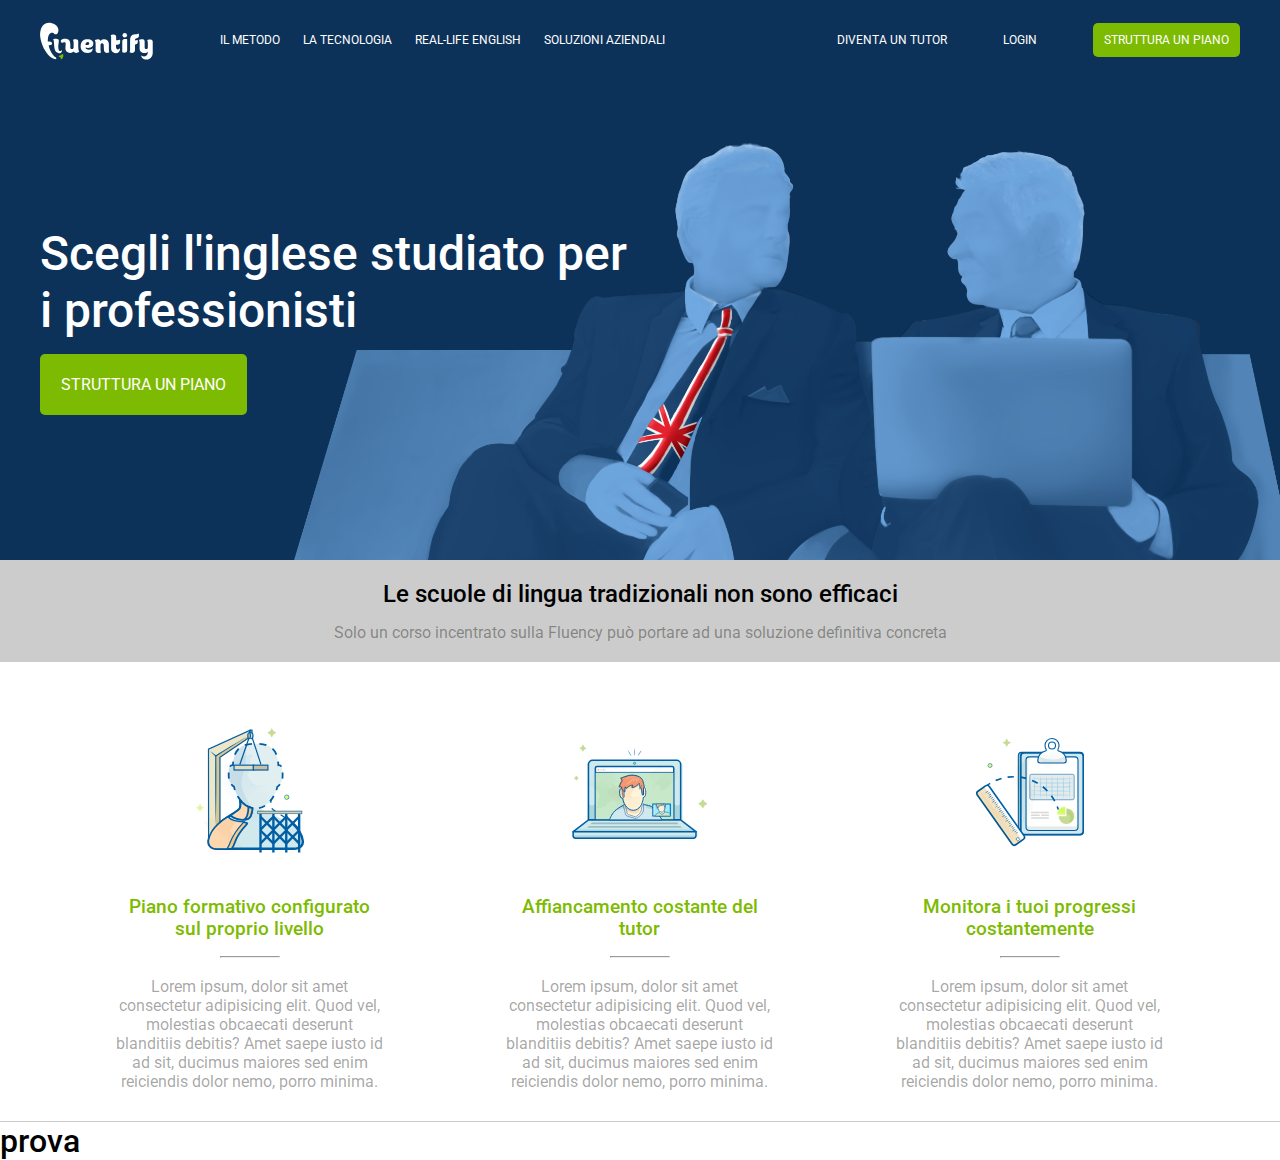
==== index.html @ a5e1b681 "correct error" ====
<!DOCTYPE html>
<html lang="en">
<head>
    <meta charset="UTF-8">
    <meta http-equiv="X-UA-Compatible" content="IE=edge">
    <meta name="viewport" content="width=device-width, initial-scale=1.0">
    <!-- CSS STYLE -->
    <link rel="stylesheet" href="main.css">
    <!-- FONT STYLE -->
    <link rel="preconnect" href="https://fonts.gstatic.com">
    <link href="https://fonts.googleapis.com/css2?family=Roboto:wght@400;500&display=swap" rel="stylesheet">
    <title>Fluentify</title>
</head>
<body>

    <!-- MAIN HEADER -->
    <header class="main-header">
        <div class="Container Clearfix">

            <!-- LOGO LEFT-->
            <div class="Logo Float-left">
                <img src="./img/logo.svg" alt="Logo Fluentify">
            </div>


            <!-- NAV CENTER -->
            <div class="nav-center Float-left">
                <nav>
                    <ul class="menu-inline">
                        <li><a href="">il metodo</a></li>
                        <li><a href="">la tecnologia</a></li>
                        <li><a href="">real-life english</a></li>
                        <li><a href="">soluzioni aziendali</a></li>
                    </ul>
                </nav>
            </div>


            <!-- NAV RIGHT -->
            <div class="nav-right Float-left">
                <nav>
                    <ul class="menu-inline">
                        <li><a href="">diventa un tutor</a></li>
                        <li><a class="buttons" href="">login</a></li>
                        <li><a class="buttons buttons-green" href="">struttura un piano</a></li>
                    </ul>
                </nav>
            </div>
        </div>
    </header>


    <!-- MAIN-CONTENT -->
    <main>
        <!-- JUMBOTRON/HERO TOP -->
        <section class="Jumbotron">
            <div class="Container">
                <div class="Jumbotron-text w-50">
                    <h1>Scegli l'inglese studiato per i professionisti</h1>
                    <a class="buttons buttons-green big-buttons" href="">struttura un piano</a>
                </div>
            </div>
        </section>


        <!-- JUMBOTRON BOTTOM -->
        <section class="Jumbotron-bottom">
            <h2>Le scuole di lingua tradizionali non sono efficaci</h2>
            <p>Solo un corso incentrato sulla Fluency può portare ad una soluzione definitiva concreta</p>
        </section>



        <!-- CENTER ARTICLE -->
        <section class="center-article">
            <div class="Container Clearfix">
                <!-- Colonna 1 -->
                <div class="col Float-left">
                    <img src="./img/profile.svg" alt="Profile">
                    <h3>Piano formativo configurato sul proprio livello</h3>
                    <hr>
                    <p>Lorem ipsum, dolor sit amet consectetur adipisicing elit. Quod vel, molestias obcaecati deserunt blanditiis debitis? Amet saepe iusto id ad sit, ducimus maiores sed enim reiciendis dolor nemo, porro minima.</p>
                </div>


                <!-- Colonna 2 -->
                <div class="col due Float-left">
                    <img src="./img/computer.svg" alt="Computer">
                    <h3>Affiancamento costante del tutor</h3>
                    <hr>
                    <p>Lorem ipsum, dolor sit amet consectetur adipisicing elit. Quod vel, molestias obcaecati deserunt blanditiis debitis?
                        Amet saepe iusto id ad sit, ducimus maiores sed enim reiciendis dolor nemo, porro minima.</p>


                </div>


                <!-- Colonna 3 -->
                <div class="col Float-left">
                    <img src="./img/doc.svg" alt="Docs">
                    <h3>Monitora i tuoi progressi costantemente</h3>
                    <hr>
                    <p>Lorem ipsum, dolor sit amet consectetur adipisicing elit. Quod vel, molestias obcaecati deserunt blanditiis debitis?
                        Amet saepe iusto id ad sit, ducimus maiores sed enim reiciendis dolor nemo, porro minima.</p>


                </div>
            </div>
        </section>

        <h1>prova</h1>


    
    </main>



    
</body>
</html>
---- main.css ----
/* GENERAL */

*{
    margin: 0;
    padding: 0;
    box-sizing: border-box;
}

body{
    font-family: 'Roboto', sans-serif;
    font-size: 16px;
}

h1,
h2,
h3,
h4,
h5,
h6{
    font-weight: 500;
}

a{
    text-decoration: none;
    text-transform: uppercase;
}



/* UTILITIES (classi di riutilizzo) */

/* Layout */

.Container{
    width: 1200px;
    margin: 0 auto;
}


.Clearfix::after{
    content: "";
    display: table;
    clear: both;

}

.Float-left{
    float: left;
}

.w-50{
    width: 50%;
}


/* Menù */

.menu-inline li{
    display: inline-block;
    list-style: none;
    margin-right: 20px;
}

.menu-inline li:last-child{
    margin-right: 0;
}


/* Buttons */

.buttons{
    display: inline-block;
    min-width: 100px;
    padding: 10px;
    text-align: center;
    color: #fff;
    border-radius: 5px;

}

.buttons.buttons-green{
    background-color: #7cbb01;
    border: 1px solid transparent;
}

.buttons.big-buttons{
    padding: 20px;
}








/* MAIN HEADER */

.main-header{
    font-size: 12px;
    line-height: 80px;
    text-transform: uppercase;
    background-color: #0d325a;
}


.main-header a{
    color: #fff;
    text-decoration: none;
}


.main-header .Logo{
    width: 15%;

}

.main-header .Logo img{
    vertical-align: middle;
}


.main-header .nav-center{
    width: 45%;
}



.main-header .nav-right{
    width: 40%;
    text-align: right;
}


.main-header a.buttons{
    line-height: 1;
    /* Uso 100% così fa riferimento alla dimensione del font di 12px */
    /* Inoltre vado ad eliminare la line-height precedentemente impostata di 80px, cosi posso aggiungere padding */
}

.main-header a:not(.buttons):hover{
    text-decoration: underline;
}

.main-header .buttons:not(.buttons-green):hover{
    border: 1px solid #fff;
}


/* MAIN CONTENT */

/* HERO */

/* Hero Top */

.Jumbotron{
    height: 480px;
    background-color: #0d325a;
    background-image: url(./img/background-header.png);
    background-size: 1000px;
    /* Ridimensioni img per poterla utilizzare nel migliore dei modi */
    background-repeat: no-repeat;
    background-position:105% 100%;
    /* Utilizzo spostamento in percentuali maggiori cosi posso spostarla al di fuori*/

}

.Jumbotron .Container{
    position: relative;
    height: 100%;

}

.Jumbotron .Jumbotron-text{
    position: absolute;
    top: 50%;
    left: 0;
    transform: translate(0, -50%);
}

.Jumbotron .Jumbotron-text h1{
    color: #fff;
    font-size: 48px;
    margin-bottom: 15px;
}

.Jumbotron .Jumbotron-text h1:hover{
    text-decoration: underline;
    text-shadow: 1px 1px #b51118;
    cursor: pointer;
}


/* Hero Bottom */

.Jumbotron-bottom{
    text-align: center;
    padding: 20px;
    background-color: #ccc;
}

.Jumbotron-bottom h2{
    margin-bottom: 15px;
}

.Jumbotron-bottom p{
    color: #0000005c;
}


/* CENTER ARTICLE */

section.center-article{
    border-bottom: 1px solid #ccc;
}

.center-article .Container{
    padding: 15px;
    text-align: center;
}

.col{
    width: calc(100% / 3 - 120px);
    margin: 15px 60px;
}

.col img{
    width: 40%;
    height: 200px;
}
.col.due img{
    width: 50%;
    height: 200px;
}

.col h3{
    color: #7cbb01;
    height: 45px;
    margin-bottom: 15px;
}

.col p{
    color: #0000005c;
}

.col hr{
    display: inline-block;
    width: 60px;
    margin-bottom: 15px;
    text-align: center;
background-color: red;
}
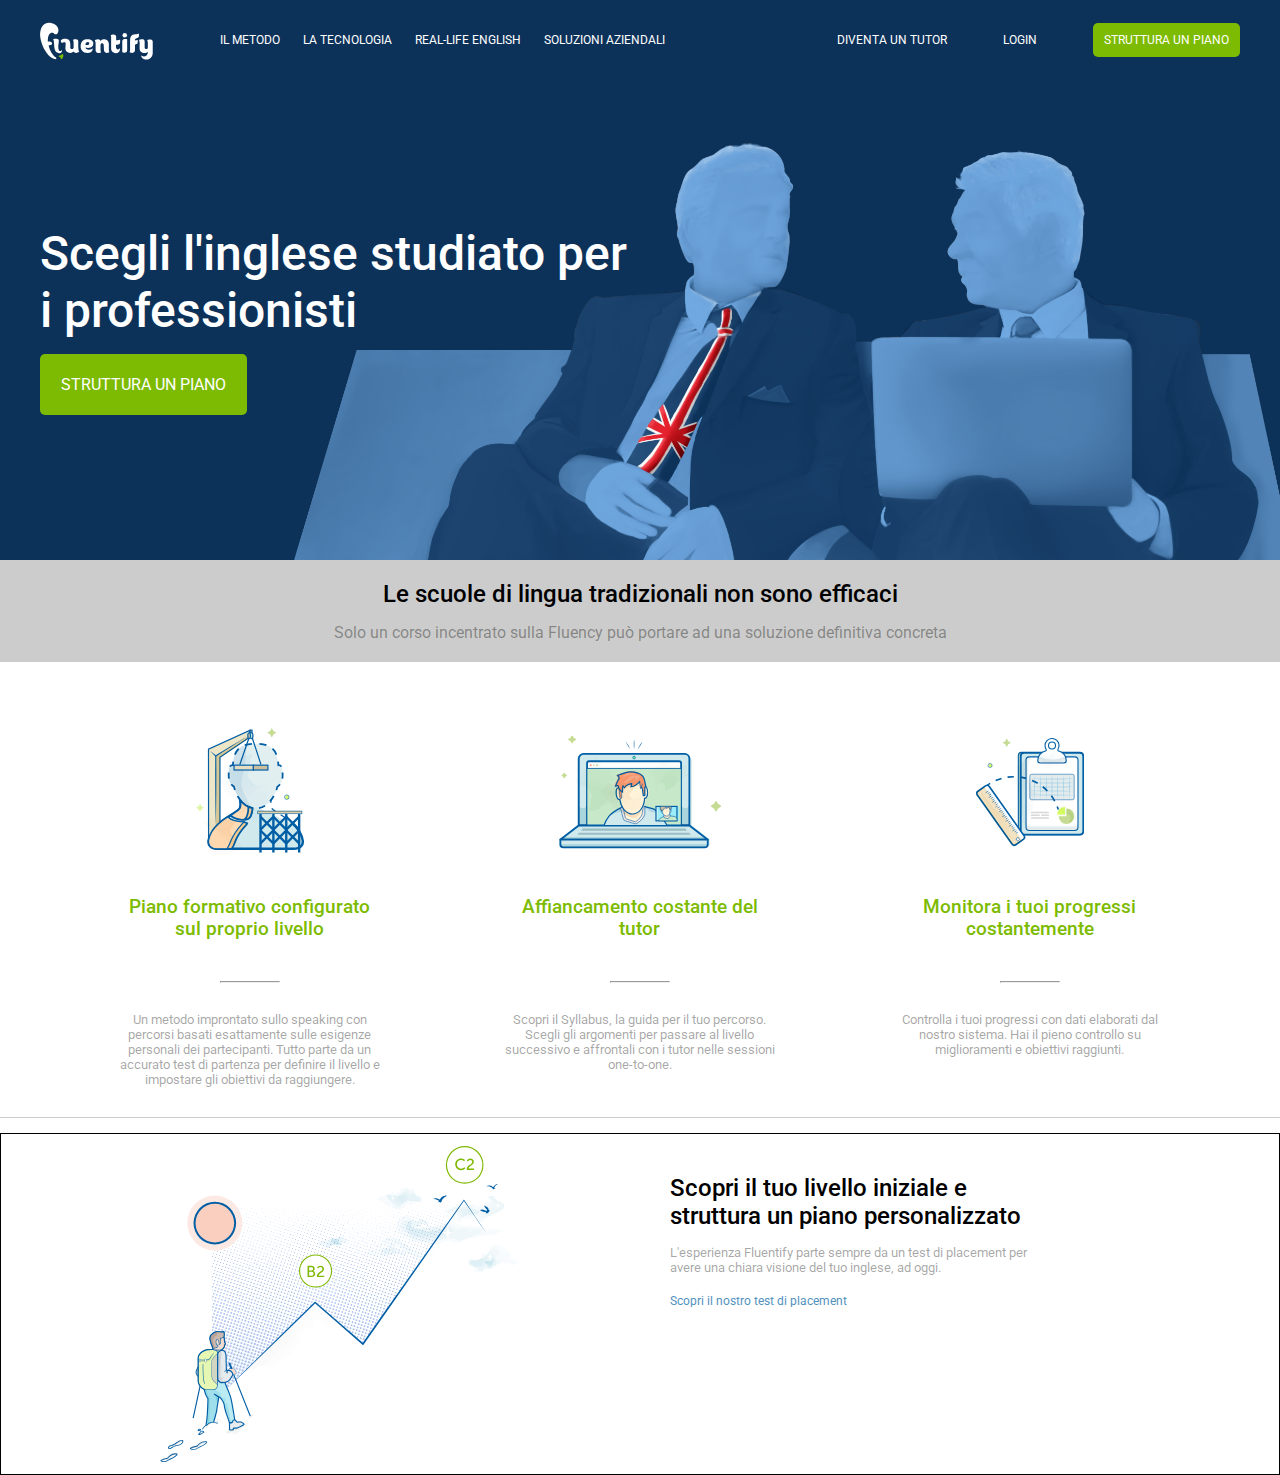
==== commit 22704d05: "main center finished" ====
--- a/index.html
+++ b/index.html
@@ -79,7 +79,7 @@
                     <img src="./img/profile.svg" alt="Profile">
                     <h3>Piano formativo configurato sul proprio livello</h3>
                     <hr>
-                    <p>Lorem ipsum, dolor sit amet consectetur adipisicing elit. Quod vel, molestias obcaecati deserunt blanditiis debitis? Amet saepe iusto id ad sit, ducimus maiores sed enim reiciendis dolor nemo, porro minima.</p>
+                    <p>Un metodo improntato sullo speaking con percorsi basati esattamente sulle esigenze personali dei partecipanti. Tutto parte da un accurato test di partenza per definire il livello e impostare gli obiettivi da raggiungere.</p>
                 </div>
 
 
@@ -88,8 +88,7 @@
                     <img src="./img/computer.svg" alt="Computer">
                     <h3>Affiancamento costante del tutor</h3>
                     <hr>
-                    <p>Lorem ipsum, dolor sit amet consectetur adipisicing elit. Quod vel, molestias obcaecati deserunt blanditiis debitis?
-                        Amet saepe iusto id ad sit, ducimus maiores sed enim reiciendis dolor nemo, porro minima.</p>
+                    <p>Scopri il Syllabus, la guida per il tuo percorso. Scegli gli argomenti per passare al livello successivo e affrontali con i tutor nelle sessioni one-to-one.</p>
 
 
                 </div>
@@ -100,18 +99,40 @@
                     <img src="./img/doc.svg" alt="Docs">
                     <h3>Monitora i tuoi progressi costantemente</h3>
                     <hr>
-                    <p>Lorem ipsum, dolor sit amet consectetur adipisicing elit. Quod vel, molestias obcaecati deserunt blanditiis debitis?
-                        Amet saepe iusto id ad sit, ducimus maiores sed enim reiciendis dolor nemo, porro minima.</p>
-
-
+                    <p>Controlla i tuoi progressi con dati elaborati dal nostro sistema. Hai il pieno controllo su miglioramenti e obiettivi raggiunti.</p>
                 </div>
             </div>
         </section>
 
-        <h1>prova</h1>
+        <!-- GRAFICO E INTERESSI -->
+        <section class="Graph-int">
+            <div class="Container Clearfix">
+                <!-- IMG LEFT -->
+                <div class="Grafico Float-left w-50">
+                    <img src="./img/mountain.svg" alt="Grafico">
+                </div>
 
 
-    
+
+                
+                <!-- INTERESSI -->
+                <div class="Interessi Float-left w-50">
+                    <div class="text-description">
+                        <h2>Scopri il tuo livello iniziale e struttura un piano personalizzato</h2>
+                        <p>L'esperienza Fluentify parte sempre da un test di placement per avere una chiara visione del tuo inglese, ad oggi.</p>
+                        <a href="">Scopri il nostro test di placement</a>
+
+                    </div>
+                </div>
+            </div>
+        </section>
+
+
+        <!-- MAIN BOTTOM -->
+
+
+
+
     </main>
 
 
--- a/main.css
+++ b/main.css
@@ -212,6 +212,7 @@
 
 section.center-article{
     border-bottom: 1px solid #ccc;
+    margin-bottom: 15px;
 }
 
 .center-article .Container{
@@ -229,31 +230,84 @@
     height: 200px;
 }
 .col.due img{
-    width: 50%;
+    width: 60%;
     height: 200px;
 }
 
 .col h3{
     color: #7cbb01;
     height: 45px;
-    margin-bottom: 15px;
 }
 
 .col p{
     color: #0000005c;
+    font-size: 13px;
 }
 
 .col hr{
     display: inline-block;
     width: 60px;
-    margin-bottom: 15px;
+    margin: 40px 0 25px;
     text-align: center;
-background-color: red;
-}
-
-
-
-
-
-
-
+    background-color: #ccc;
+}
+
+
+/* GRAFICO E INTERESSI */
+.Graph-int{
+    padding: 20px;
+    border: 1px solid black;
+
+}
+
+.Container .Grafico{
+    position: relative;
+    height: 300px;
+}
+
+.Container .Grafico img{
+    position: absolute;
+    top: 50%;
+    left: 50%;
+    transform: translate(-50%, -50%);
+    width: 60%;
+}
+
+
+.Container .Interessi{
+    padding: 20px 30px;
+    height: 300px;
+}
+
+.Interessi .text-description{
+    width: 70%;
+}
+
+.Interessi .text-description p{
+    margin: 15px 0;
+    font-size: 13px;
+    color:#0000005c;
+}
+
+.Interessi .text-description a{
+    font-size: 12px;
+    color: #5192c0;
+    text-transform: none;
+}
+
+.Interessi .text-description a:hover{
+    text-decoration: underline;
+}
+
+
+
+
+
+
+
+
+
+
+
+
+
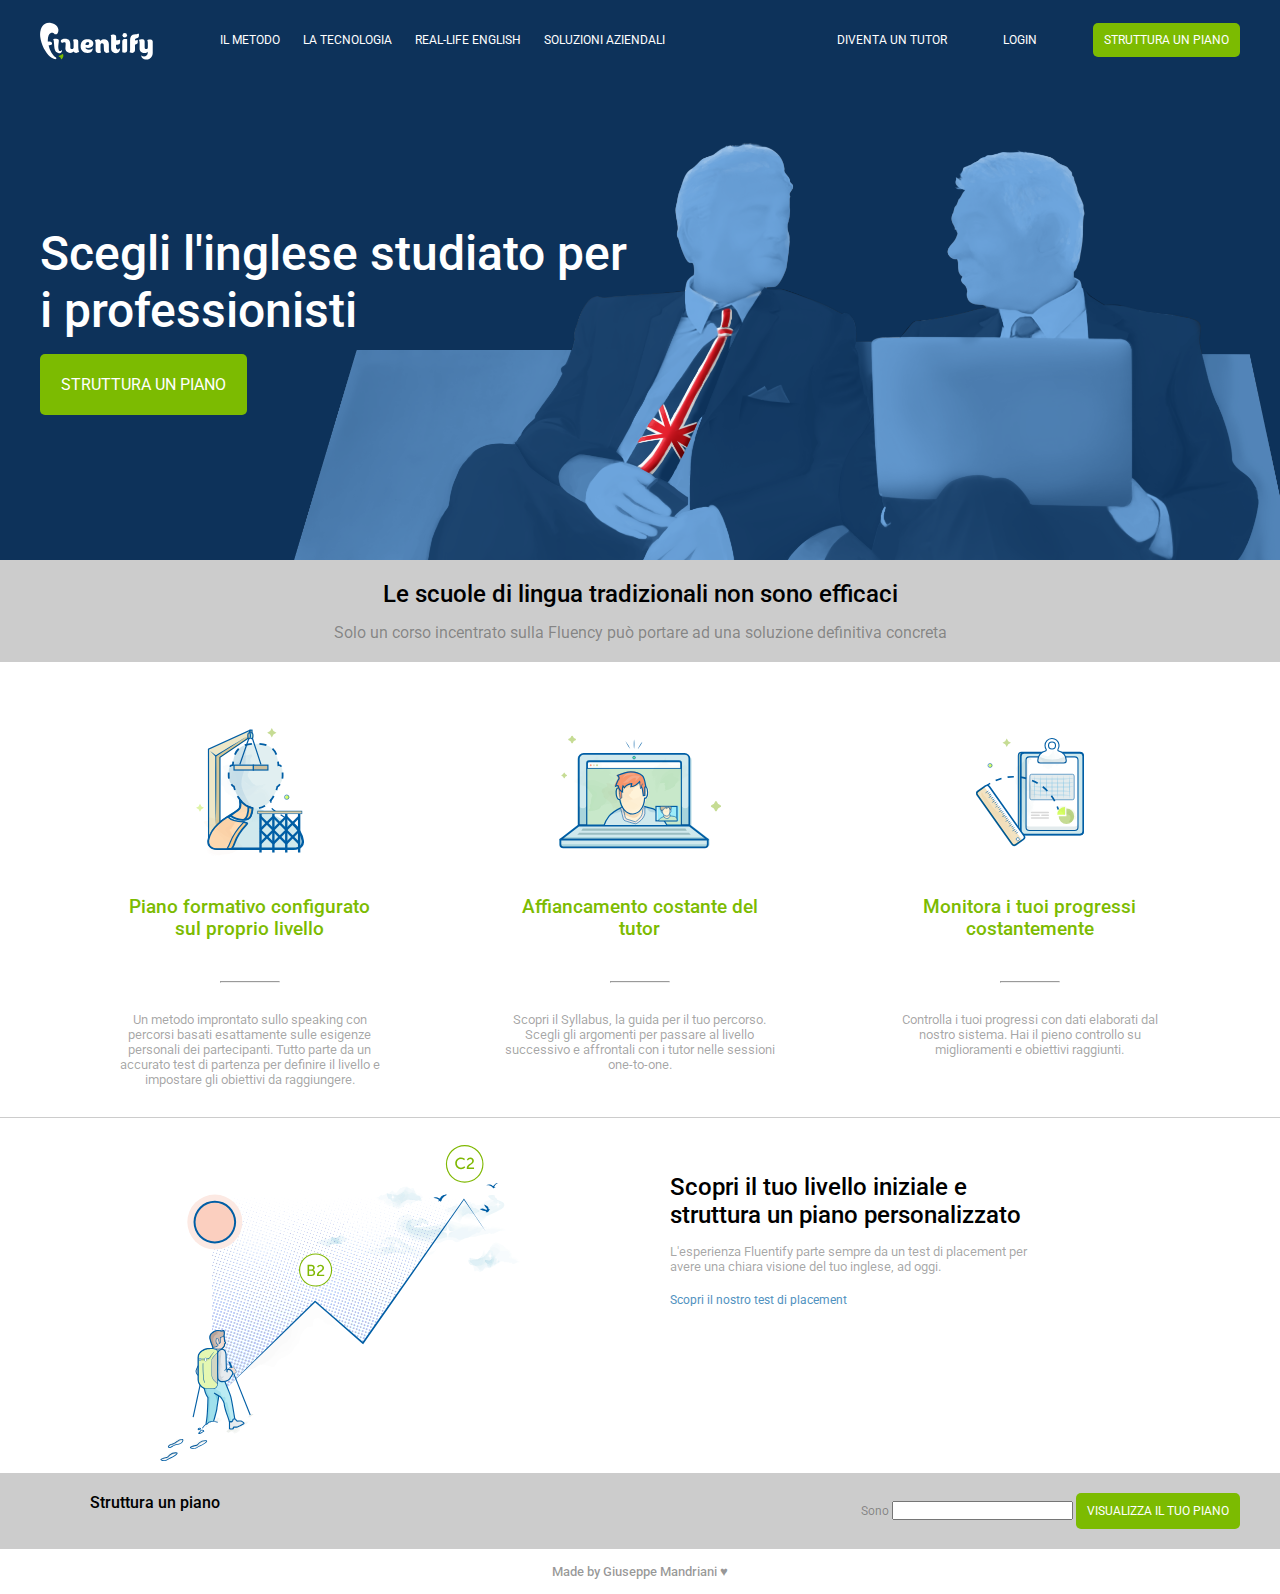
==== commit efaa4352: "add main bottom" ====
--- a/index.html
+++ b/index.html
@@ -129,11 +129,29 @@
 
 
         <!-- MAIN BOTTOM -->
+        <section class="main-bottom">
+            <div class="Container Clearfix">
+                <!-- LEFT -->
+                <div class=" Piano Float-left">
+                    <h3>Struttura un piano</h3>
+                </div>
 
 
 
+                <!-- RIGHT -->
+               <div class=" Info Float-left">
+                   <span>Sono</span>
+                   <input type="select">
+                   <a class="buttons buttons-green" href="">visualizza il tuo piano</a>
+               </div>
+            </div>
+        </section>
+    </main>
 
-    </main>
+    <!-- FOOTER -->
+    <footer>
+        <h5>Made by Giuseppe Mandriani &hearts;</h5>
+    </footer>
 
 
 
--- a/main.css
+++ b/main.css
@@ -256,8 +256,6 @@
 /* GRAFICO E INTERESSI */
 .Graph-int{
     padding: 20px;
-    border: 1px solid black;
-
 }
 
 .Container .Grafico{
@@ -299,15 +297,49 @@
     text-decoration: underline;
 }
 
-
-
-
-
-
-
-
-
-
-
-
-
+/* MAIN-BOTTOM */
+
+.main-bottom{
+    background-color: #ccc;
+    padding: 20px;
+
+}
+
+.main-bottom .Piano{
+    width: 50%;
+    padding-left: 50px;
+}
+
+.main-bottom .Piano h3{
+    font-size: 1em;
+}
+
+.main-bottom .Info{
+    width: 50%;
+    text-align: right;
+    font-size: 12px;
+    color: #0000005c;
+}
+
+
+/* FOOTER */
+footer{
+    padding: 15px;
+    text-align: center;
+    color: #00000069;
+}
+
+
+
+
+
+
+
+
+
+
+
+
+
+
+
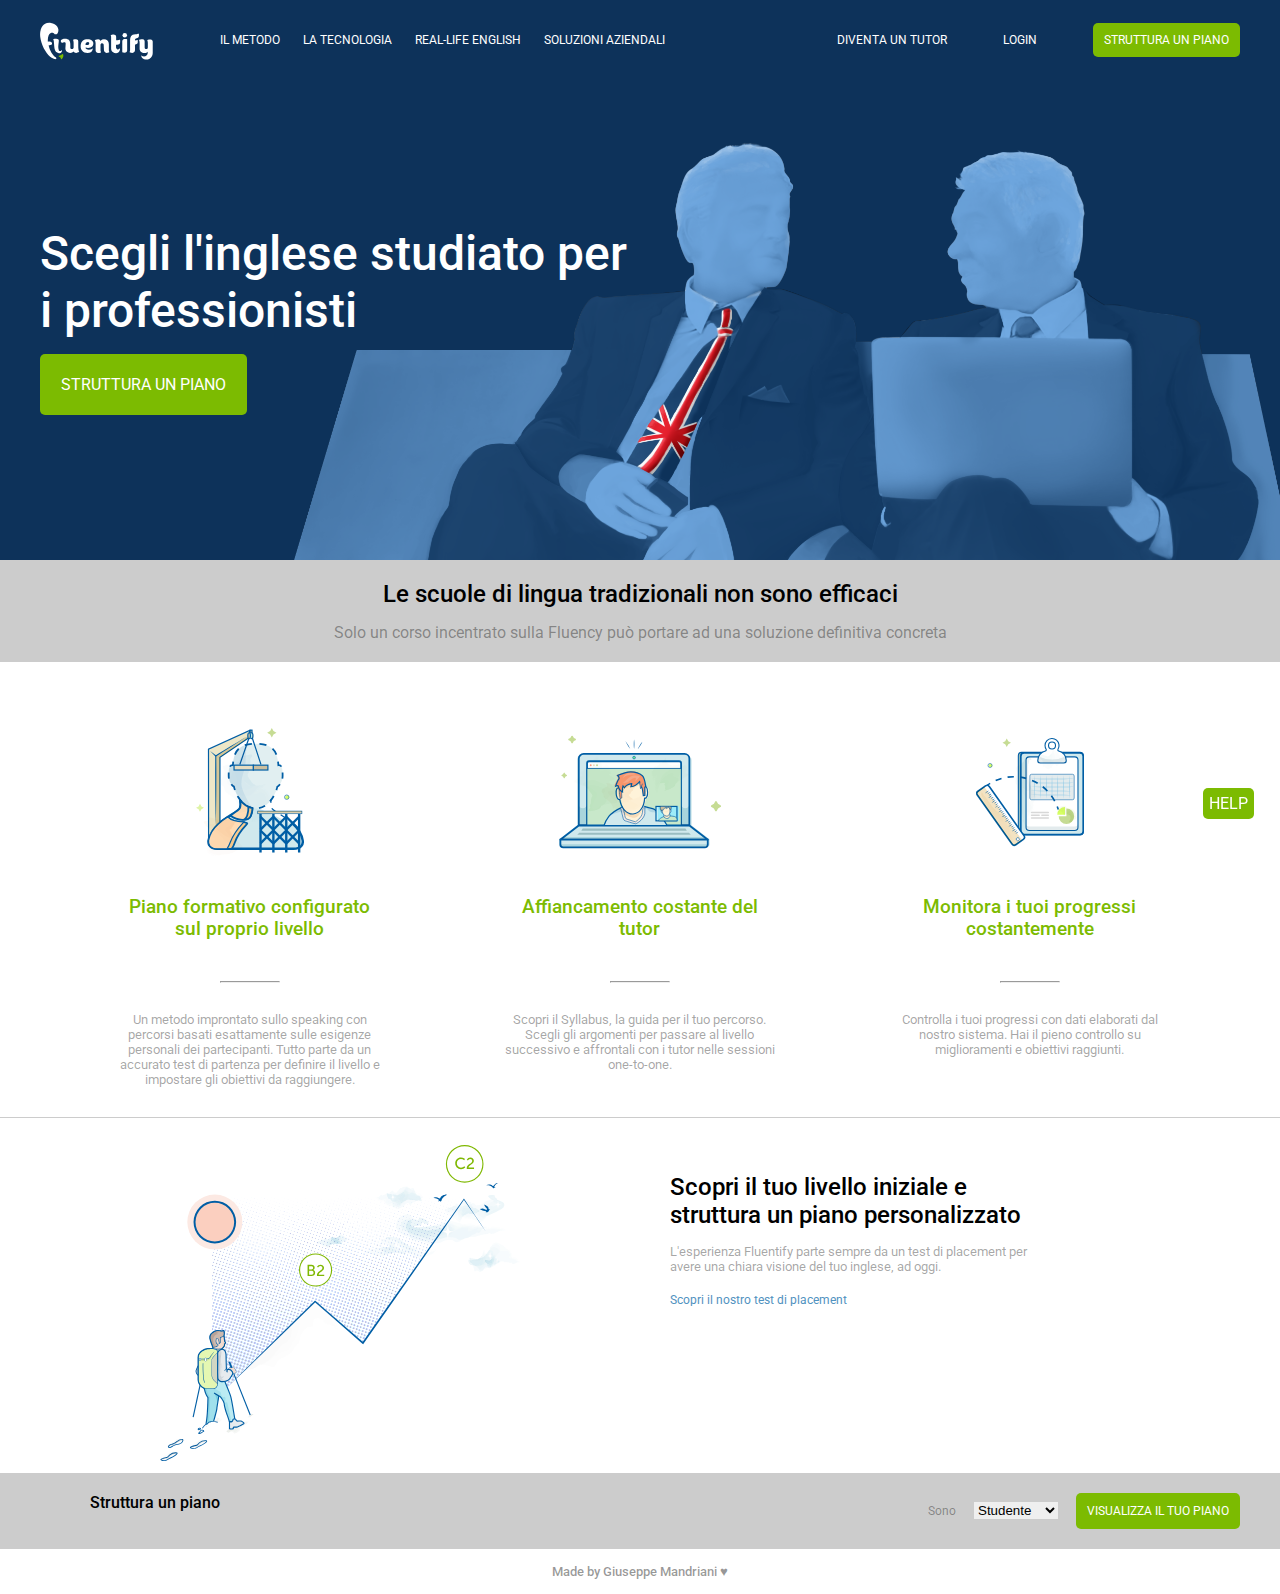
==== commit 470f0994: "add help button" ====
--- a/index.html
+++ b/index.html
@@ -12,6 +12,10 @@
     <title>Fluentify</title>
 </head>
 <body>
+
+    <div class="Help">
+        <a class=" buttons buttons-green little-buttons" href="">Help</a>
+    </div>
 
     <!-- MAIN HEADER -->
     <header class="main-header">
@@ -141,7 +145,10 @@
                 <!-- RIGHT -->
                <div class=" Info Float-left">
                    <span>Sono</span>
-                   <input type="select">
+                   <select name="" id="select">
+                       <option value="">Studente</option>
+                       <option value="">Lavoratore</option>
+                   </select>
                    <a class="buttons buttons-green" href="">visualizza il tuo piano</a>
                </div>
             </div>
--- a/main.css
+++ b/main.css
@@ -78,6 +78,8 @@
 
 }
 
+
+
 .buttons.buttons-green{
     background-color: #7cbb01;
     border: 1px solid transparent;
@@ -86,6 +88,13 @@
 .buttons.big-buttons{
     padding: 20px;
 }
+
+.buttons.little-buttons{
+    padding: 5px;
+    min-width: 30px;
+}
+
+
 
 
 
@@ -321,6 +330,12 @@
     color: #0000005c;
 }
 
+#select{
+    margin: 0 15px;
+    text-decoration: none;
+    border: none;
+}
+
 
 /* FOOTER */
 footer{
@@ -329,17 +344,26 @@
     color: #00000069;
 }
 
-
-
-
-
-
-
-
-
-
-
-
-
-
-
+/* HELP */
+
+.Help{
+    position: fixed;
+    right: 2%;
+    bottom: 9%;
+}
+
+
+
+
+
+
+
+
+
+
+
+
+
+
+
+
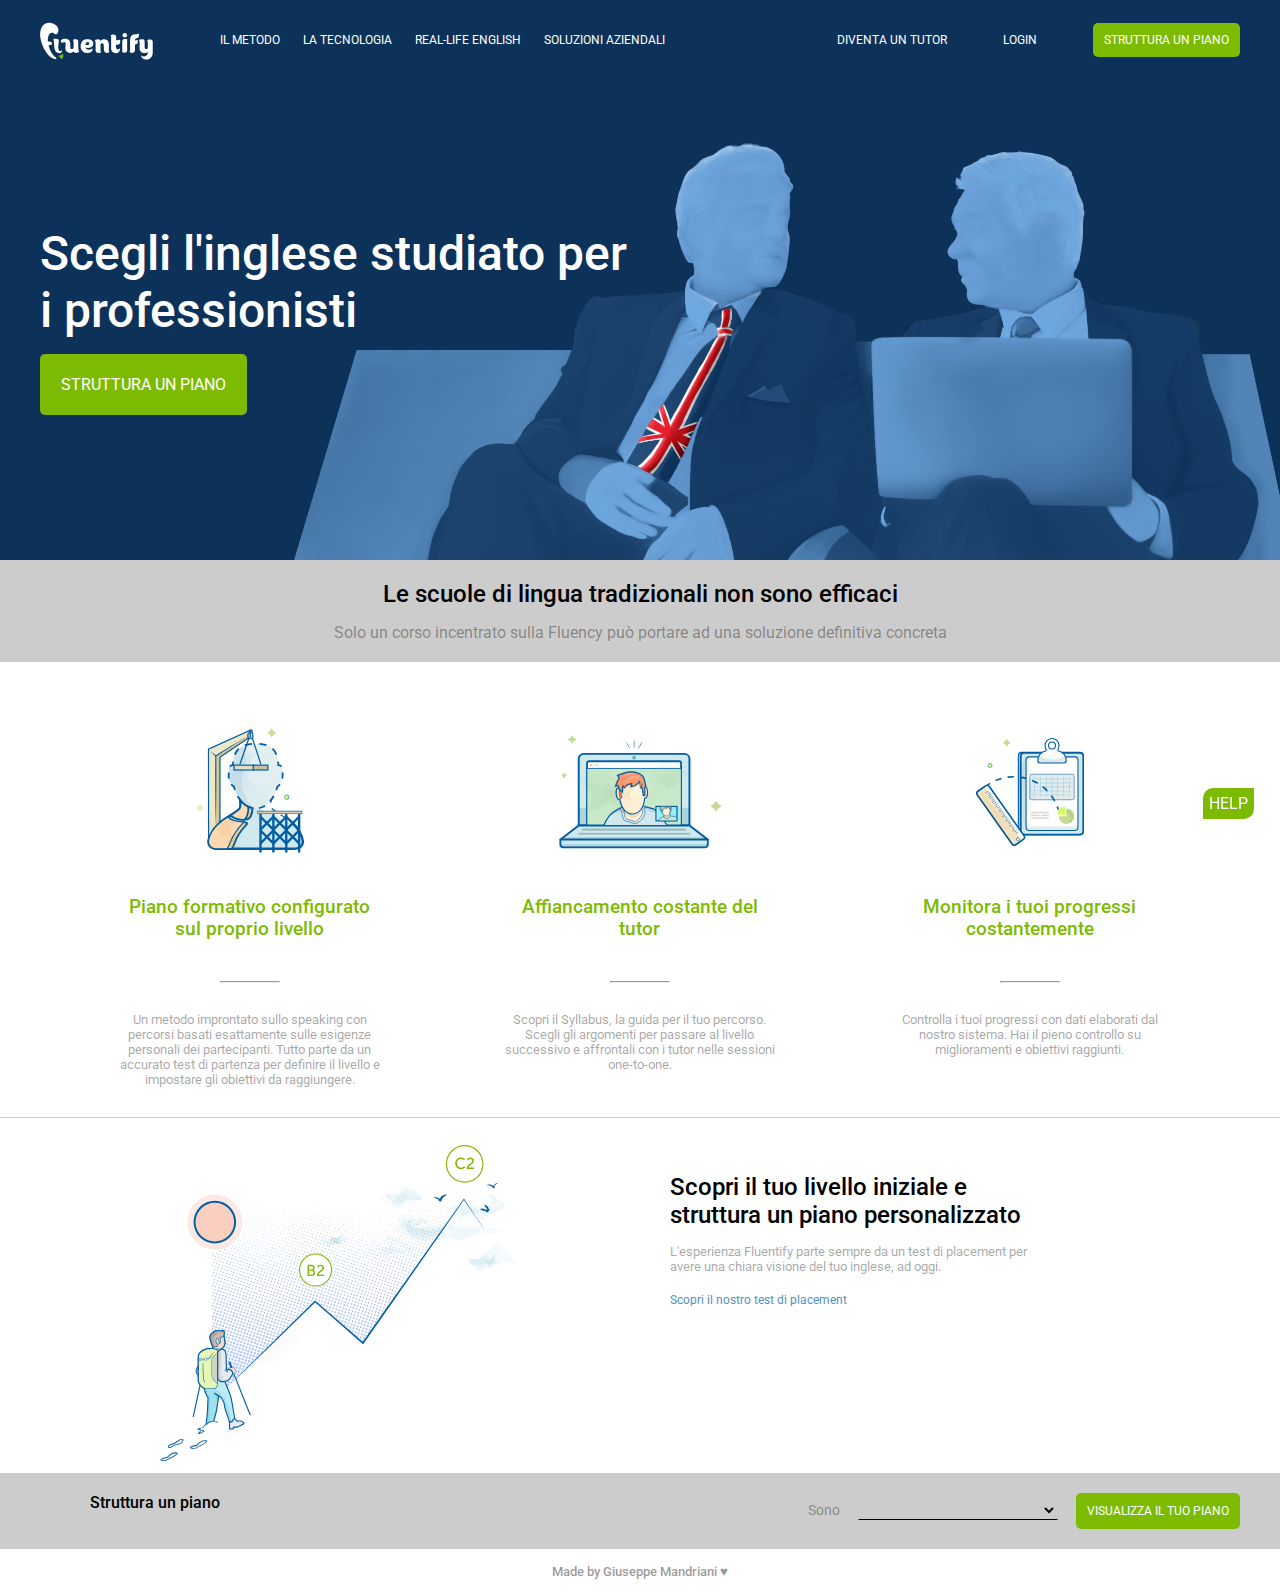
==== commit 75b74f78: "add select modify" ====
--- a/index.html
+++ b/index.html
@@ -23,7 +23,9 @@
 
             <!-- LOGO LEFT-->
             <div class="Logo Float-left">
-                <img src="./img/logo.svg" alt="Logo Fluentify">
+                <a href="https://www.fluentify.com/home/">
+                    <img src="./img/logo.svg" alt="Logo Fluentify">
+                </a>
             </div>
 
 
@@ -144,10 +146,11 @@
 
                 <!-- RIGHT -->
                <div class=" Info Float-left">
-                   <span>Sono</span>
-                   <select name="" id="select">
+                   <span class="text">Sono</span>
+                   <select name="" id="">
+                       <option value="Seleziona"></option>
+                       <option value="">Lavoratore</option>
                        <option value="">Studente</option>
-                       <option value="">Lavoratore</option>
                    </select>
                    <a class="buttons buttons-green" href="">visualizza il tuo piano</a>
                </div>
--- a/main.css
+++ b/main.css
@@ -92,6 +92,7 @@
 .buttons.little-buttons{
     padding: 5px;
     min-width: 30px;
+    border-radius: 10px 0px;
 }
 
 
@@ -330,11 +331,25 @@
     color: #0000005c;
 }
 
-#select{
+.text{
+    font-size: 14px;
+    color: #0000005c;
+}
+
+select{
+    width: 200px;
     margin: 0 15px;
-    text-decoration: none;
-    border: none;
-}
+    border: 1px solid transparent;
+    border-bottom: 1px solid black;
+    background-color: #ccc;
+}
+
+select option{
+    background-color: rgba(0, 0, 0, .5);
+    color: #fff;
+}
+
+
 
 
 /* FOOTER */
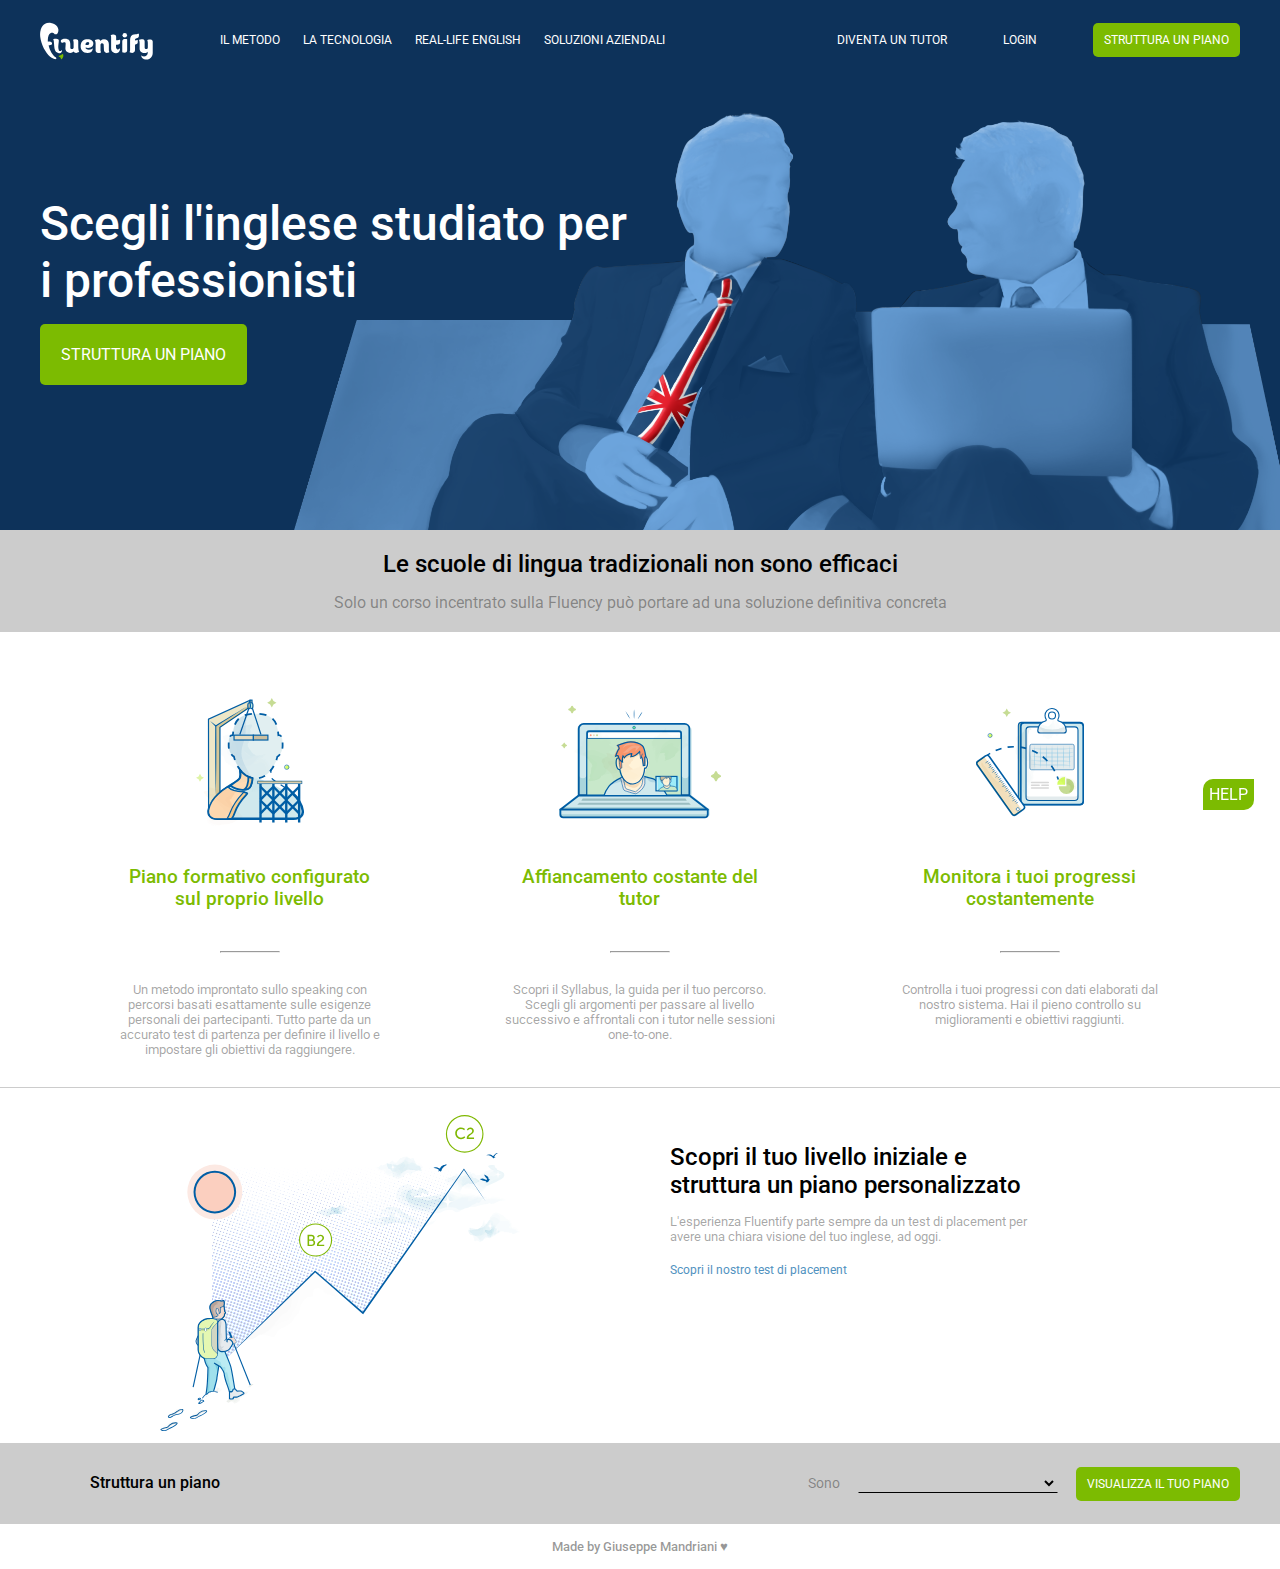
==== commit b0a2ecc9: "add header fixed" ====
--- a/index.html
+++ b/index.html
@@ -30,7 +30,7 @@
 
 
             <!-- NAV CENTER -->
-            <div class="nav-center Float-left">
+            <div class="nav-center Float-left nav">
                 <nav>
                     <ul class="menu-inline">
                         <li><a href="">il metodo</a></li>
--- a/main.css
+++ b/main.css
@@ -9,6 +9,10 @@
 body{
     font-family: 'Roboto', sans-serif;
     font-size: 16px;
+}
+
+main{
+    padding-top: 50px;
 }
 
 h1,
@@ -111,6 +115,7 @@
     line-height: 80px;
     text-transform: uppercase;
     background-color: #0d325a;
+    z-index: 10;
 }
 
 
@@ -310,9 +315,15 @@
 /* MAIN-BOTTOM */
 
 .main-bottom{
+    font-size: 12px;
+    line-height: 80px;
     background-color: #ccc;
-    padding: 20px;
-
+}
+
+.main-bottom a.buttons{
+    line-height: 1;
+    /* Uso 100% così fa riferimento alla dimensione del font di 12px */
+    /* Inoltre vado ad eliminare la line-height precedentemente impostata di 80px, cosi posso aggiungere padding */
 }
 
 .main-bottom .Piano{
@@ -321,7 +332,7 @@
 }
 
 .main-bottom .Piano h3{
-    font-size: 1em;
+    font-size: 16px;
 }
 
 .main-bottom .Info{
@@ -364,21 +375,30 @@
 .Help{
     position: fixed;
     right: 2%;
-    bottom: 9%;
-}
-
-
-
-
-
-
-
-
-
-
-
-
-
-
-
-
+    bottom: 10%;
+}
+
+
+/* NAV CENTER FIXED */
+.main-header{
+    position: fixed;
+    top: 0;
+    width: 100%;
+
+}
+
+
+
+
+
+
+
+
+
+
+
+
+
+
+
+
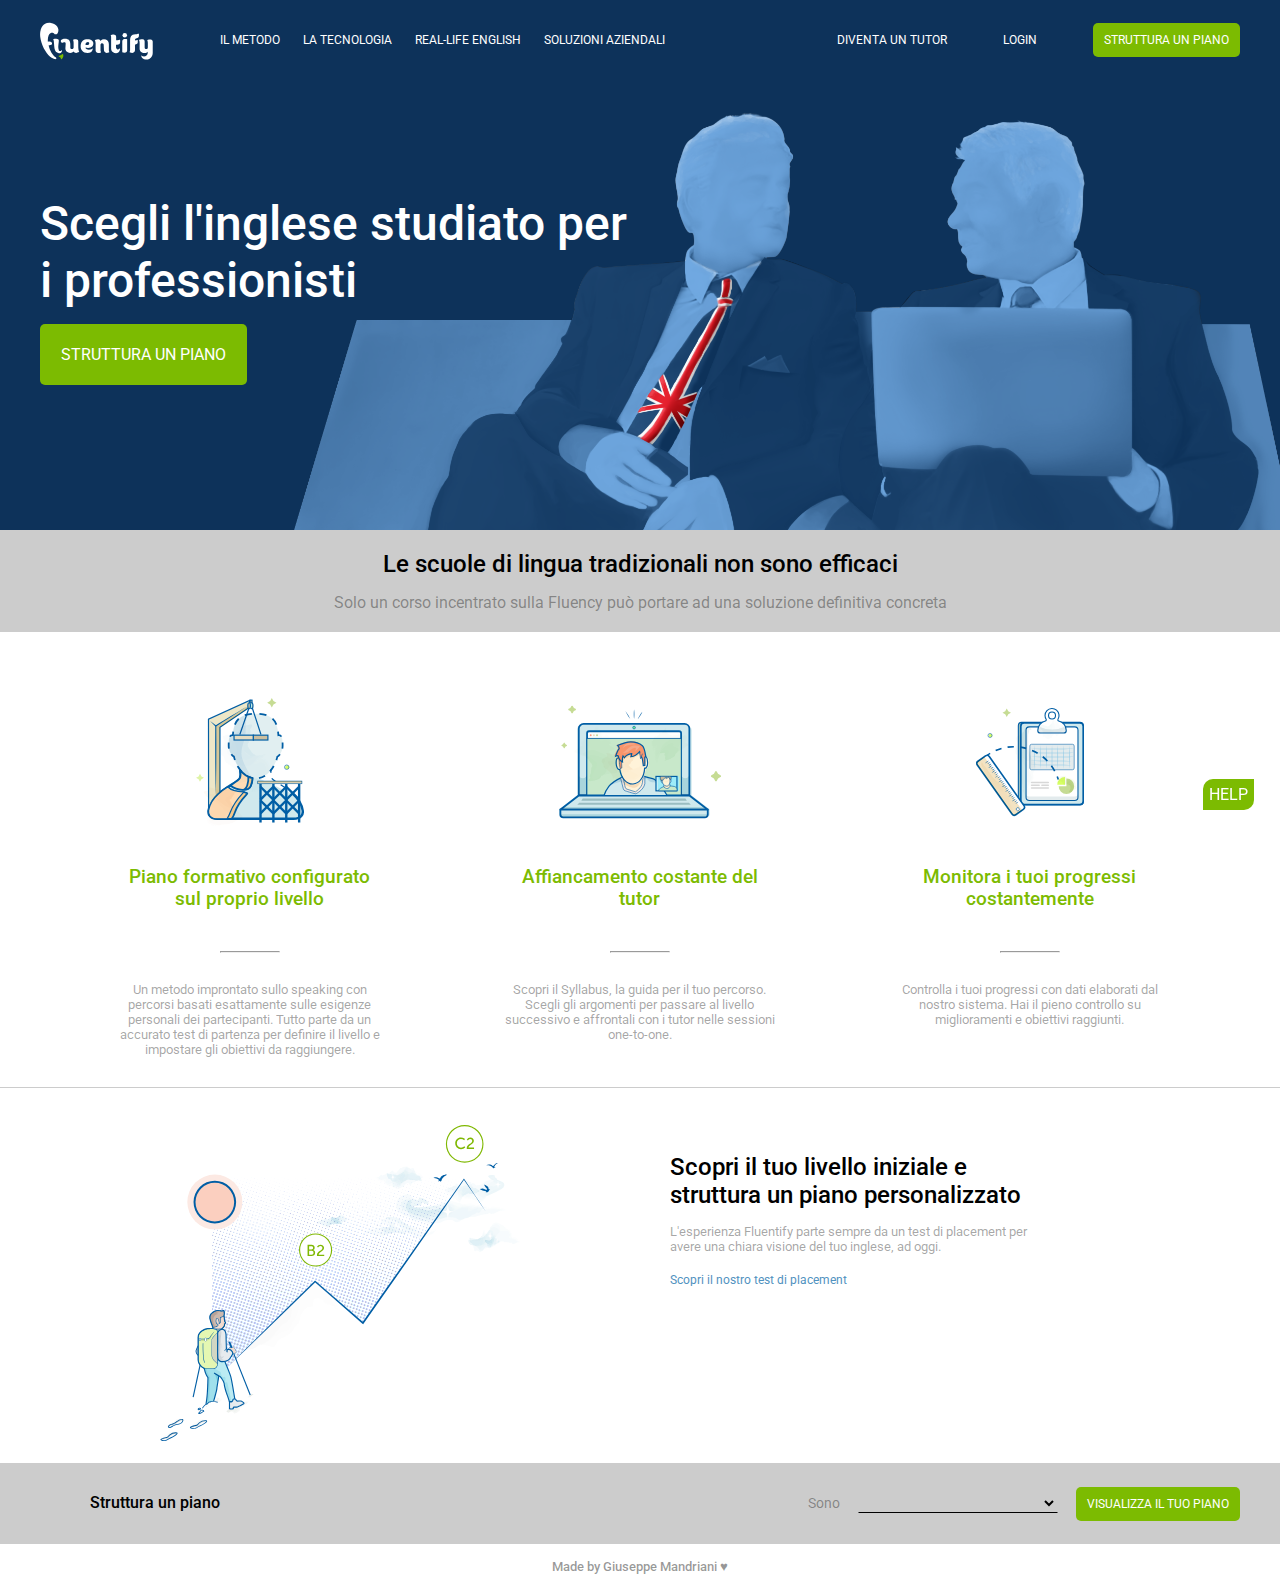
==== commit a56e1e5a: "corrected" ====
--- a/index.html
+++ b/index.html
@@ -138,14 +138,14 @@
         <section class="main-bottom">
             <div class="Container Clearfix">
                 <!-- LEFT -->
-                <div class=" Piano Float-left">
+                <div class=" Piano Float-left w-50">
                     <h3>Struttura un piano</h3>
                 </div>
 
 
 
                 <!-- RIGHT -->
-               <div class=" Info Float-left">
+               <div class=" Info Float-left w-50">
                    <span class="text">Sono</span>
                    <select name="" id="">
                        <option value="Seleziona"></option>
--- a/main.css
+++ b/main.css
@@ -270,7 +270,7 @@
 
 /* GRAFICO E INTERESSI */
 .Graph-int{
-    padding: 20px;
+    padding: 30px;
 }
 
 .Container .Grafico{
@@ -289,7 +289,6 @@
 
 .Container .Interessi{
     padding: 20px 30px;
-    height: 300px;
 }
 
 .Interessi .text-description{
@@ -327,7 +326,6 @@
 }
 
 .main-bottom .Piano{
-    width: 50%;
     padding-left: 50px;
 }
 
@@ -336,7 +334,6 @@
 }
 
 .main-bottom .Info{
-    width: 50%;
     text-align: right;
     font-size: 12px;
     color: #0000005c;
@@ -384,21 +381,20 @@
     position: fixed;
     top: 0;
     width: 100%;
-
-}
-
-
-
-
-
-
-
-
-
-
-
-
-
-
-
-
+}
+
+
+
+
+
+
+
+
+
+
+
+
+
+
+
+
